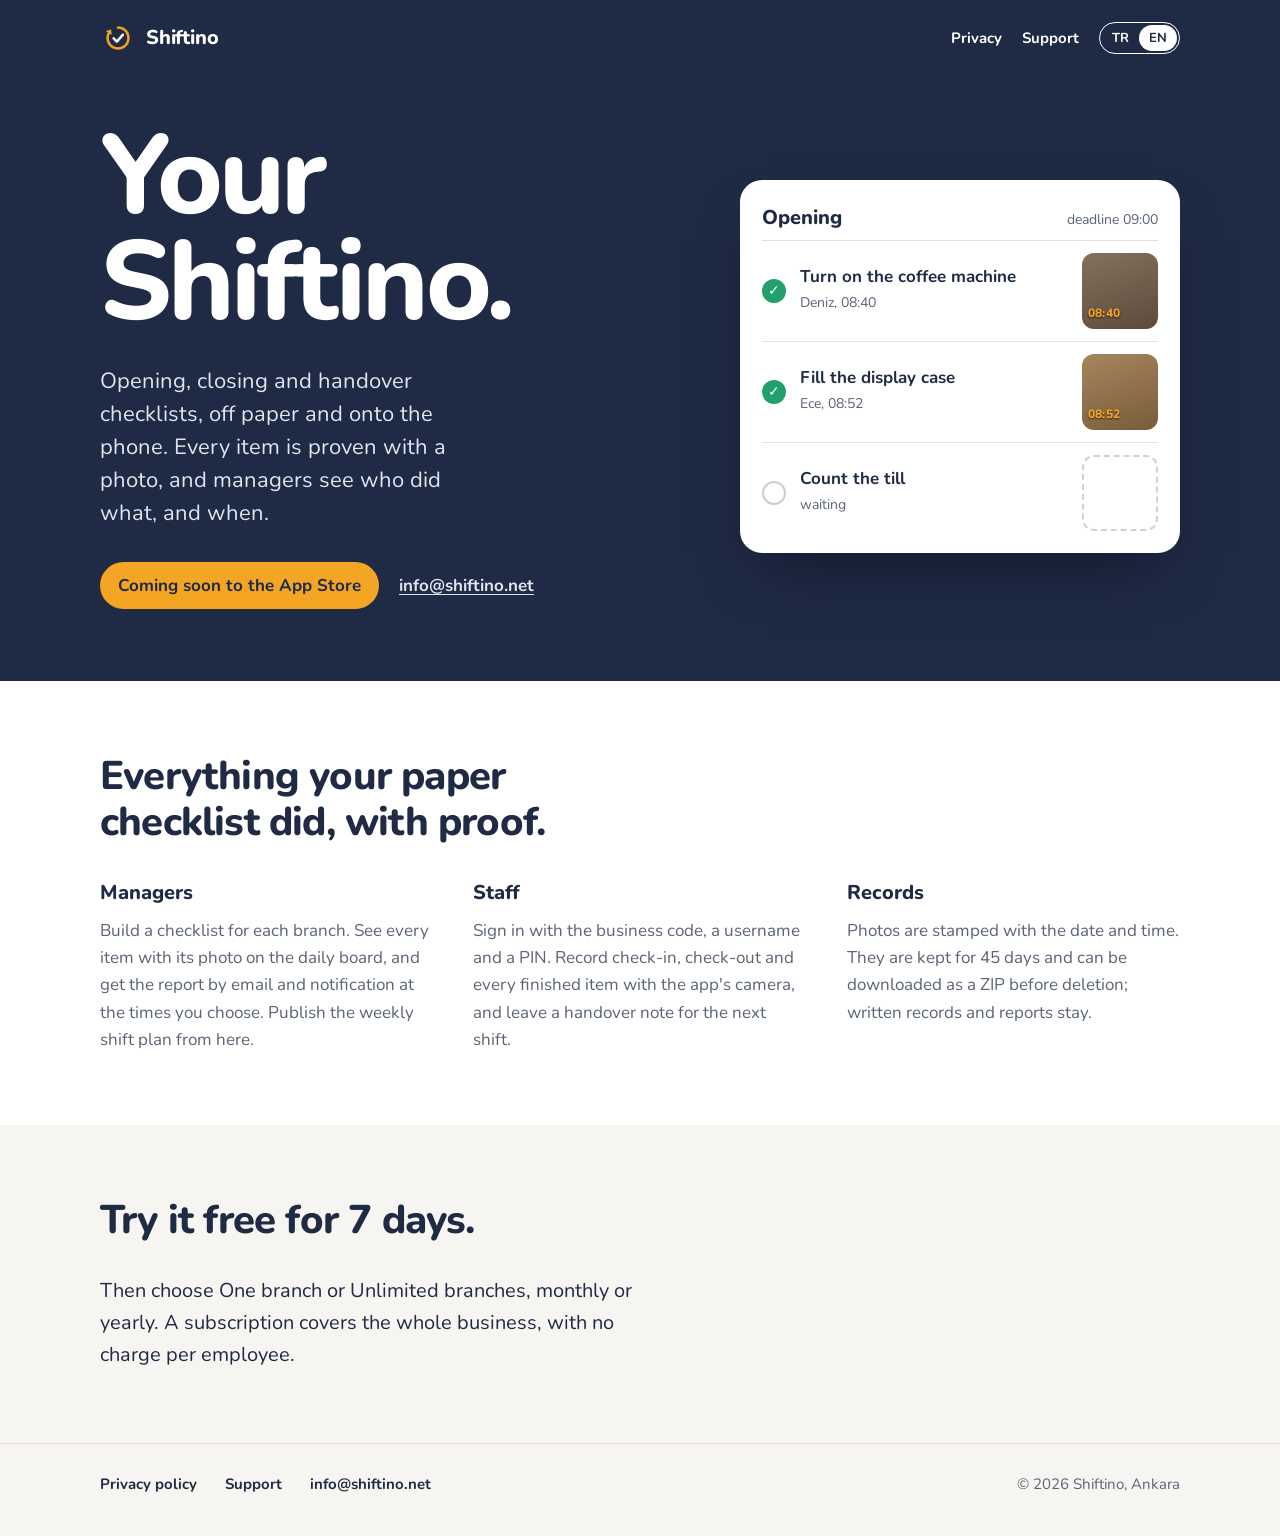
==== index.html @ 6878c34c "Shiftino site: home, privacy policy and support (Turkish and English) Co-Authored-By: Claude Opus 5." ====
<!doctype html>
<html lang="tr" data-title-tr="Shiftino — Fotoğraflı vardiya formları" data-title-en="Shiftino — Shift checklists with photos">
<head>
<meta charset="utf-8">
<meta name="viewport" content="width=device-width, initial-scale=1">
<title>Shiftino — Fotoğraflı vardiya formları</title>
<meta name="description" content="Açılış, kapanış ve devir formları kâğıttan telefona. Her madde fotoğrafla kanıtlanır. / Opening, closing and handover checklists on the phone, proven with photos.">
<link rel="icon" href="assets/favicon.png">
<link rel="apple-touch-icon" href="assets/icon-192.png">
<link rel="preconnect" href="https://fonts.googleapis.com">
<link rel="preconnect" href="https://fonts.gstatic.com" crossorigin>
<link href="https://fonts.googleapis.com/css2?family=Nunito:wght@400;700;800&display=swap" rel="stylesheet">
<link rel="stylesheet" href="assets/site.css">
<script src="assets/lang.js"></script>
</head>
<body>
<div class="hero dark">
  <header class="wrap top">
    <a class="brand" href="./"><img src="assets/icon-96.png" alt="">Shiftino</a>
    <nav>
      <a class="hide-sm" href="privacy/"><span data-l="tr">Gizlilik</span><span data-l="en">Privacy</span></a>
      <a href="support/"><span data-l="tr">Destek</span><span data-l="en">Support</span></a>
      <span class="langs" role="group" aria-label="Dil / Language">
        <button type="button" data-set-lang="tr" aria-pressed="true"><span>TR</span></button>
        <button type="button" data-set-lang="en" aria-pressed="false"><span>EN</span></button>
      </span>
    </nav>
  </header>

  <main class="wrap hero-grid">
    <section>
      <h1><span data-l="tr" lang="tr">Senin Shiftino.</span><span data-l="en" lang="en">Your Shiftino.</span></h1>
      <p class="lead" data-l="tr" lang="tr">Açılış, kapanış ve devir formları kâğıttan telefona. Her madde fotoğrafla kanıtlanır; yönetici kimin neyi, saat kaçta yaptığını anında görür.</p>
      <p class="lead" data-l="en" lang="en">Opening, closing and handover checklists, off paper and onto the phone. Every item is proven with a photo, and managers see who did what, and when.</p>
      <div class="soon">
        <span class="pill"><span data-l="tr">App Store'da yakında</span><span data-l="en">Coming soon to the App Store</span></span>
        <a href="mailto:info@shiftino.net">info@shiftino.net</a>
      </div>
    </section>

    <div class="form" aria-label="Örnek form / Sample checklist">
      <div class="form-head">
        <strong><span data-l="tr">Açılış</span><span data-l="en">Opening</span></strong>
        <span><span data-l="tr">son saat 09:00</span><span data-l="en">deadline 09:00</span></span>
      </div>
      <div class="item">
        <span class="mark done" aria-hidden="true">✓</span>
        <span><b><span data-l="tr">Kahve makinesini aç</span><span data-l="en">Turn on the coffee machine</span></b><small>Deniz, 08:40</small></span>
        <span class="shot" data-stamp="08:40" style="--tone:#7a6450" role="img" aria-label="Fotoğraf / Photo 08:40"></span>
      </div>
      <div class="item">
        <span class="mark done" aria-hidden="true">✓</span>
        <span><b><span data-l="tr">Vitrini doldur</span><span data-l="en">Fill the display case</span></b><small>Ece, 08:52</small></span>
        <span class="shot" data-stamp="08:52" style="--tone:#a07b4f" role="img" aria-label="Fotoğraf / Photo 08:52"></span>
      </div>
      <div class="item">
        <span class="mark wait" aria-hidden="true"></span>
        <span><b><span data-l="tr">Kasayı say</span><span data-l="en">Count the till</span></b><small><span data-l="tr">bekliyor</span><span data-l="en">waiting</span></small></span>
        <span class="shot empty" aria-hidden="true"></span>
      </div>
    </div>
  </main>
</div>

<section class="what">
  <div class="wrap">
    <h2><span data-l="tr">Kâğıt formun yaptığı her şey, kanıtıyla.</span><span data-l="en">Everything your paper checklist did, with proof.</span></h2>
    <div class="cols">
      <div>
        <h3><span data-l="tr">Yönetici</span><span data-l="en">Managers</span></h3>
        <p data-l="tr" lang="tr">Her şube için kendi formunu kur. Günlük panoda her maddeyi fotoğrafıyla gör; raporu istediğin saatte e-posta ve bildirim olarak al. Haftalık vardiya planını buradan yayınla.</p>
        <p data-l="en" lang="en">Build a checklist for each branch. See every item with its photo on the daily board, and get the report by email and notification at the times you choose. Publish the weekly shift plan from here.</p>
      </div>
      <div>
        <h3><span data-l="tr">Personel</span><span data-l="en">Staff</span></h3>
        <p data-l="tr" lang="tr">İşletme kodu, kullanıcı adı ve PIN ile gir. Giriş ve çıkışı, tamamlanan her maddeyi uygulamanın kamerasıyla kaydet; bir sonraki vardiyaya devir notu bırak.</p>
        <p data-l="en" lang="en">Sign in with the business code, a username and a PIN. Record check-in, check-out and every finished item with the app's camera, and leave a handover note for the next shift.</p>
      </div>
      <div>
        <h3><span data-l="tr">Kayıt</span><span data-l="en">Records</span></h3>
        <p data-l="tr" lang="tr">Fotoğraflara tarih ve saat işlenir. 45 gün saklanır ve silinmeden önce ZIP olarak indirilebilir; yazılı kayıtlar ve raporlar kalır.</p>
        <p data-l="en" lang="en">Photos are stamped with the date and time. They are kept for 45 days and can be downloaded as a ZIP before deletion; written records and reports stay.</p>
      </div>
    </div>
  </div>
</section>

<section class="plans">
  <div class="wrap">
    <h2><span data-l="tr">7 gün ücretsiz dene.</span><span data-l="en">Try it free for 7 days.</span></h2>
    <p data-l="tr" lang="tr">Sonra Tek şube ya da Sınırsız şube planını aylık veya yıllık seç. Abonelik bütün işletme için geçerli; çalışan başına ücret yok.</p>
    <p data-l="en" lang="en">Then choose One branch or Unlimited branches, monthly or yearly. A subscription covers the whole business, with no charge per employee.</p>
  </div>
</section>

<footer class="foot">
  <div class="wrap">
    <a href="privacy/"><span data-l="tr">Gizlilik politikası</span><span data-l="en">Privacy policy</span></a>
    <a href="support/"><span data-l="tr">Destek</span><span data-l="en">Support</span></a>
    <a href="mailto:info@shiftino.net">info@shiftino.net</a>
    <span class="copy">© 2026 Shiftino, Ankara</span>
  </div>
</footer>
</body>
</html>
---- assets/site.css ----
/* Shiftino site: the app's own palette and its wordmark font (Nunito). */
:root {
  --navy: #1f2a44;
  --navy-deep: #172036;
  --amber: #f5a524;
  --paper: #f7f5f2;
  --white: #ffffff;
  --ink: #1f2a44;
  --slate: #5b6475;
  --line: #e4e0da;
  --green: #22a06b;
  --measure: 66ch;
  color-scheme: light;
}

* { box-sizing: border-box; }

html { -webkit-text-size-adjust: 100%; }

body {
  margin: 0;
  background: var(--paper);
  color: var(--ink);
  font: 400 17px/1.6 'Nunito', system-ui, sans-serif;
}

/* One language at a time once the script has chosen; both without JavaScript. */
html[data-lang='tr'] [data-l='en'],
html[data-lang='en'] [data-l='tr'] { display: none !important; }

a { color: inherit; text-underline-offset: 3px; }
a:focus-visible, button:focus-visible { outline: 3px solid var(--amber); outline-offset: 3px; border-radius: 6px; }

.wrap { width: min(1080px, 100% - 32px); margin-inline: auto; }

/* ---------- header ---------- */
.top { display: flex; align-items: center; gap: 24px; padding-block: 20px; }
.brand { display: inline-flex; align-items: center; gap: 10px; font-weight: 800; font-size: 20px; text-decoration: none; letter-spacing: -0.01em; }
.brand img { width: 36px; height: 36px; border-radius: 9px; }
.top nav { margin-left: auto; display: flex; align-items: center; gap: 20px; font-weight: 700; font-size: 15px; }
.top nav a { text-decoration: none; }
.top nav a:hover { text-decoration: underline; }
.langs { display: inline-flex; border: 1.5px solid currentColor; border-radius: 999px; padding: 2px; }
.langs button {
  font: inherit; font-size: 13px; color: inherit; background: none; border: 0;
  padding: 3px 10px; border-radius: 999px; cursor: pointer;
}
.langs button[aria-pressed='true'] { background: currentColor; }
.langs button[aria-pressed='true'] span { color: var(--navy); }
.dark .langs button[aria-pressed='true'] span { color: var(--navy); }
.light .langs button[aria-pressed='true'] span { color: var(--paper); }

/* ---------- hero (home) ---------- */
.hero { background: var(--navy); color: var(--white); padding-bottom: 72px; }
.hero-grid {
  display: grid; grid-template-columns: minmax(0, 1.05fr) minmax(0, 0.95fr);
  gap: 56px; align-items: center; padding-top: 48px;
}
.hero h1 {
  margin: 0; font-weight: 800; letter-spacing: -0.035em; line-height: 0.95;
  font-size: clamp(56px, 9vw, 112px);
}
.hero p.lead { font-size: clamp(18px, 2.1vw, 22px); line-height: 1.5; max-width: 30ch; margin: 28px 0 32px; color: #dfe4ee; }
.hero .soon { display: flex; flex-wrap: wrap; align-items: center; gap: 12px 20px; font-weight: 700; }
.pill { display: inline-block; padding: 10px 18px; border-radius: 999px; background: var(--amber); color: var(--navy); }
.hero .soon a { color: #dfe4ee; }

/* The checklist as it looks in the app: the photo stamp is the one loud element. */
.form {
  background: var(--white); color: var(--ink); border-radius: 22px; padding: 22px 22px 10px;
  box-shadow: 0 30px 60px -25px rgba(4, 8, 20, 0.55);
  max-width: 440px; justify-self: end; width: 100%;
}
.form-head { display: flex; align-items: baseline; justify-content: space-between; gap: 12px; margin-bottom: 6px; }
.form-head strong { font-size: 20px; font-weight: 800; }
.form-head > span { color: var(--slate); font-size: 14px; }
.item { display: grid; grid-template-columns: 26px 1fr 76px; gap: 12px; align-items: center; padding: 12px 0; border-top: 1px solid var(--line); }
.item:first-of-type { border-top: 0; }
.mark { width: 24px; height: 24px; border-radius: 50%; display: grid; place-items: center; font-size: 14px; font-weight: 800; }
.mark.done { background: var(--green); color: var(--white); }
.mark.wait { border: 2px solid #c9cdd6; }
.item b { display: block; font-weight: 700; line-height: 1.3; }
.item small { color: var(--slate); font-size: 14px; }
.shot {
  position: relative; width: 76px; height: 76px; border-radius: 12px; overflow: hidden;
  background:
    linear-gradient(160deg, rgba(255,255,255,0.08), rgba(0,0,0,0.25)),
    var(--tone, #6f5b4a);
}
.shot::after {
  content: attr(data-stamp); position: absolute; left: 6px; bottom: 6px;
  font-weight: 800; font-size: 12px; color: var(--amber); letter-spacing: 0.02em;
  text-shadow: 0 1px 2px rgba(0,0,0,0.6);
}
.shot.empty { background: none; border: 2px dashed #d5d0c8; }
.shot.empty::after { content: none; }

/* ---------- home sections ---------- */
.what { background: var(--white); padding-block: 72px; }
.what h2, .plans h2 { font-size: clamp(28px, 3.4vw, 40px); font-weight: 800; letter-spacing: -0.02em; margin: 0 0 32px; max-width: 22ch; line-height: 1.15; }
.cols { display: grid; grid-template-columns: repeat(3, minmax(0, 1fr)); gap: 40px; }
.cols h3 { font-size: 20px; font-weight: 800; margin: 0 0 8px; }
.cols p { margin: 0; color: var(--slate); }
.plans { padding-block: 72px; }
.plans p { font-size: 20px; max-width: 46ch; margin: 0; }

.foot { border-top: 1px solid var(--line); padding-block: 28px 40px; color: var(--slate); font-size: 15px; }
.foot .wrap { display: flex; flex-wrap: wrap; gap: 12px 28px; align-items: center; }
.foot a { font-weight: 700; color: var(--ink); text-decoration: none; }
.foot a:hover { text-decoration: underline; }
.foot .copy { margin-left: auto; }

/* ---------- text pages (privacy, support) ---------- */
.page-head { background: var(--navy); color: var(--white); }
.page-head .title { padding-block: 32px 44px; }
.page-head h1 { margin: 0; font-size: clamp(34px, 5vw, 52px); font-weight: 800; letter-spacing: -0.025em; line-height: 1.1; max-width: 20ch; }
.page-head .updated { margin: 12px 0 0; color: #c8cfdc; }
.text { padding-block: 48px 72px; }
.text article { max-width: var(--measure); }
.text h2 { font-size: 22px; font-weight: 800; margin: 40px 0 10px; letter-spacing: -0.01em; }
.text h2:first-child { margin-top: 0; }
.text p, .text li { margin: 0 0 12px; }
.text ul { padding-left: 22px; margin: 0 0 12px; }
.text strong { font-weight: 800; }
.faq h2 { font-size: 20px; }

@media (max-width: 860px) {
  .hero-grid { grid-template-columns: 1fr; gap: 40px; padding-top: 24px; }
  .form { justify-self: start; }
  .cols { grid-template-columns: 1fr; gap: 28px; }
  .top nav { gap: 14px; }
  .top nav .hide-sm { display: none; }
}

@media (prefers-reduced-motion: no-preference) {
  .form { animation: rise 600ms cubic-bezier(.2, .8, .2, 1) both 120ms; }
  @keyframes rise { from { transform: translateY(18px); opacity: 0; } to { transform: none; opacity: 1; } }
}
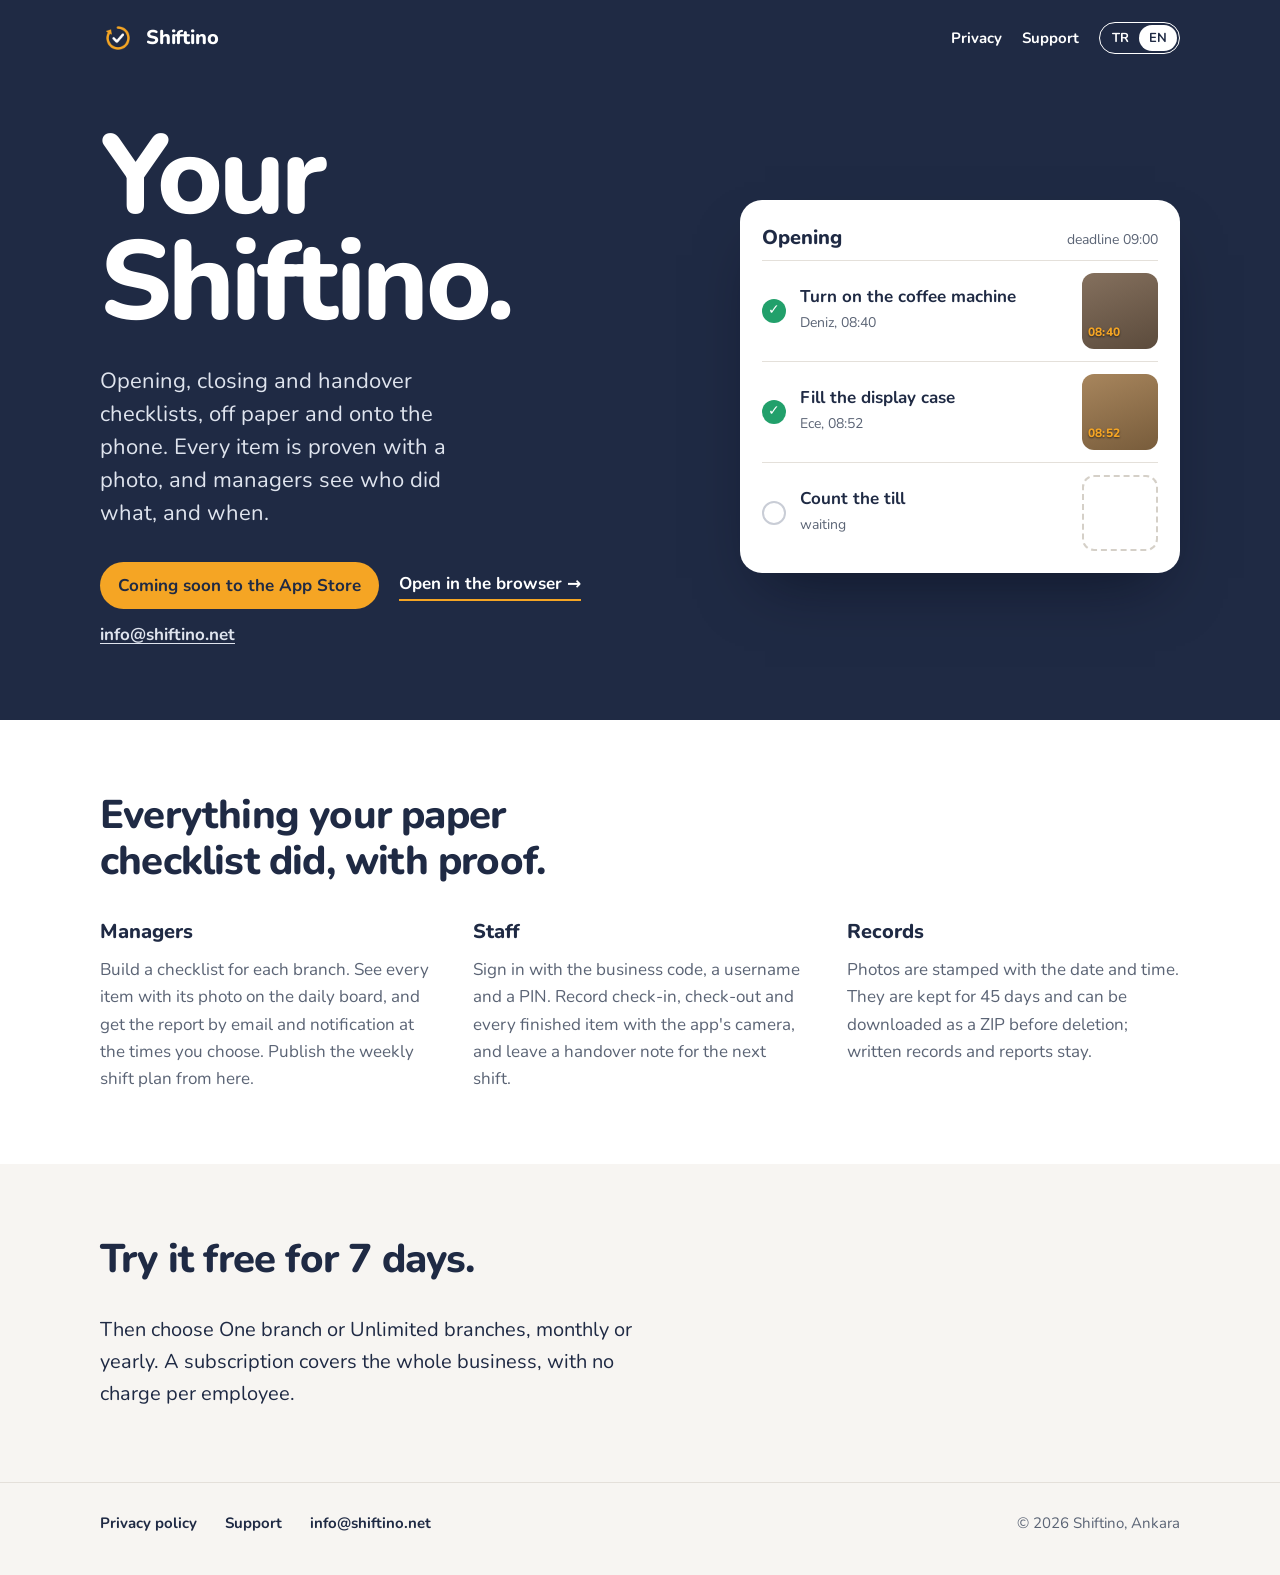
==== commit affbc1ce: "Web app at /app (Android phones and computers), link on the home page and in support, privacy note C" ====
--- a/index.html
+++ b/index.html
@@ -34,6 +34,7 @@
       <p class="lead" data-l="en" lang="en">Opening, closing and handover checklists, off paper and onto the phone. Every item is proven with a photo, and managers see who did what, and when.</p>
       <div class="soon">
         <span class="pill"><span data-l="tr">App Store'da yakında</span><span data-l="en">Coming soon to the App Store</span></span>
+        <a class="web-link" href="/app/"><span data-l="tr">Tarayıcıdan aç →</span><span data-l="en">Open in the browser →</span></a>
         <a href="mailto:info@shiftino.net">info@shiftino.net</a>
       </div>
     </section>
--- a/assets/site.css
+++ b/assets/site.css
@@ -64,6 +64,8 @@
 .hero .soon { display: flex; flex-wrap: wrap; align-items: center; gap: 12px 20px; font-weight: 700; }
 .pill { display: inline-block; padding: 10px 18px; border-radius: 999px; background: var(--amber); color: var(--navy); }
 .hero .soon a { color: #dfe4ee; }
+.hero .soon a.web-link { color: var(--white); text-decoration: none; border-bottom: 2px solid var(--amber); padding-bottom: 2px; }
+.hero .soon a.web-link:hover { color: var(--amber); }
 
 /* The checklist as it looks in the app: the photo stamp is the one loud element. */
 .form {
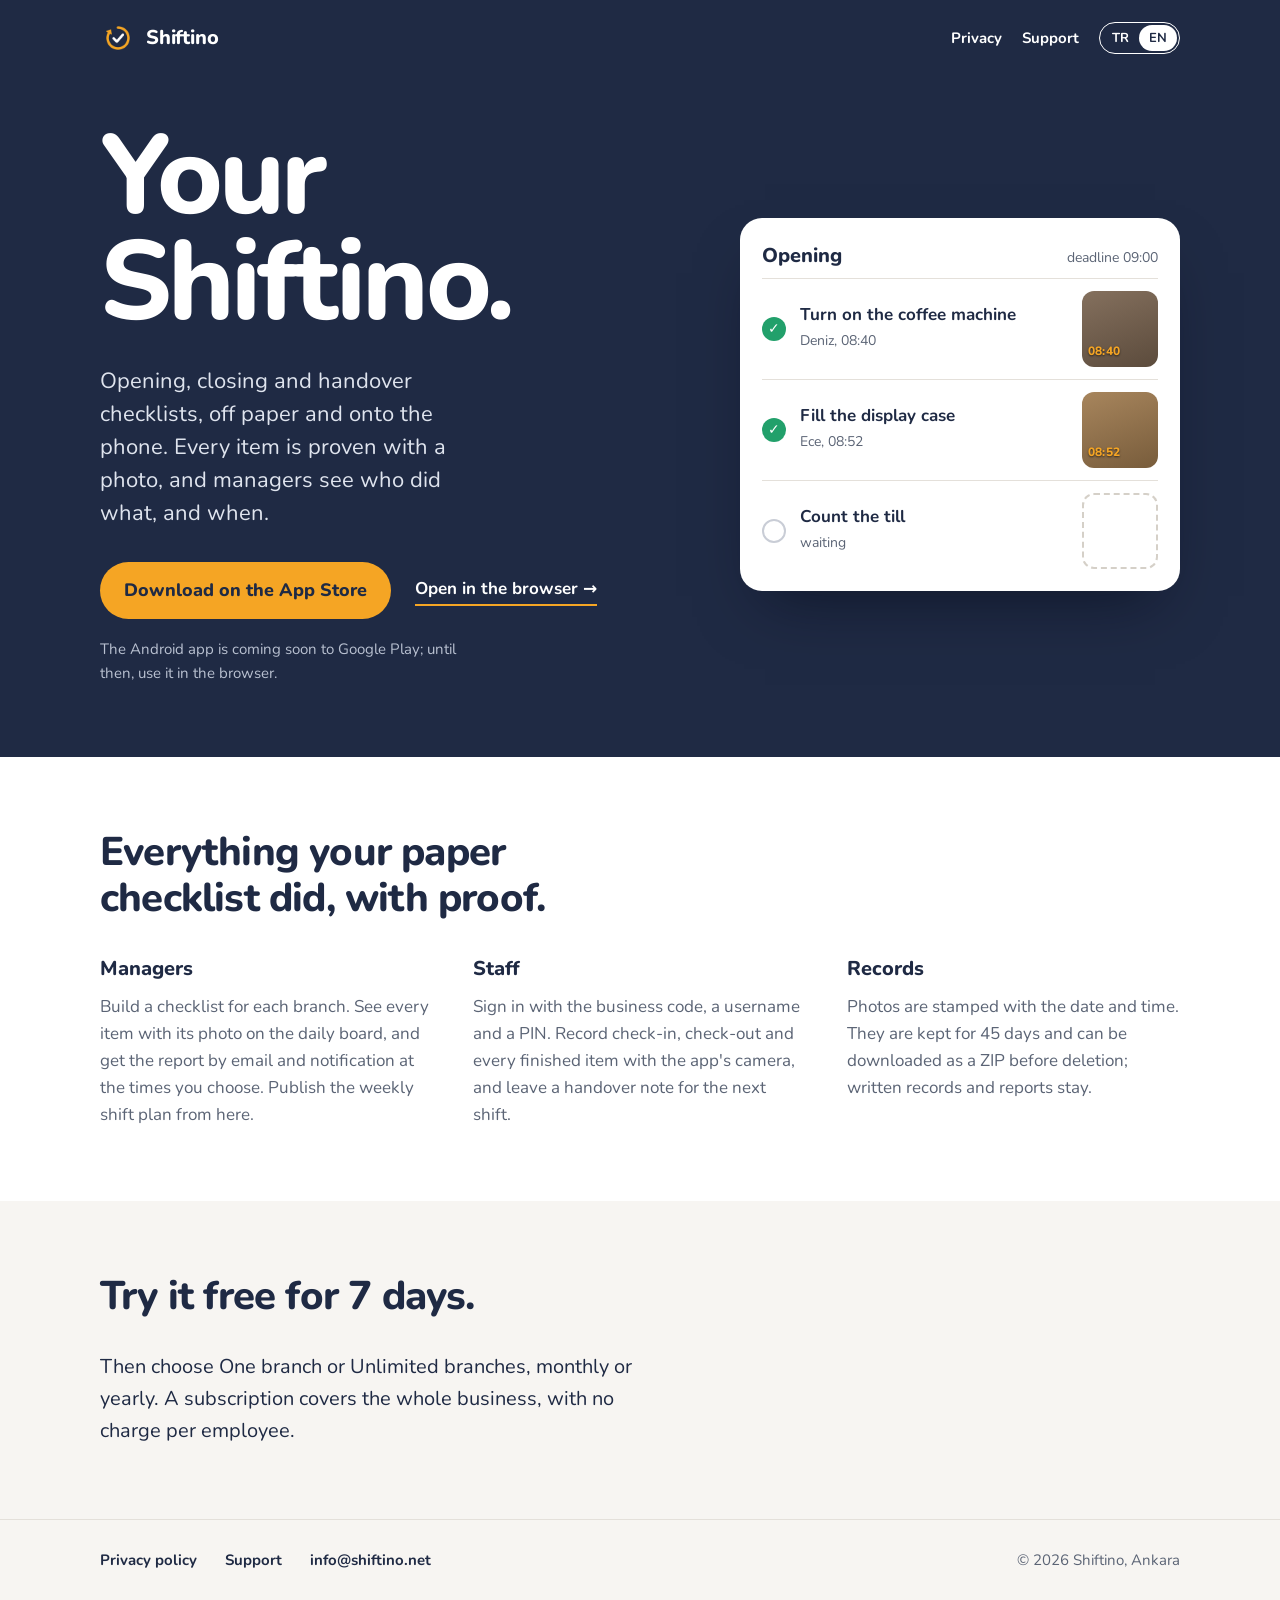
==== commit 23c93d39: "Home: App Store download button (live), Smart App Banner, Android note Co-Authored-By: Claude Opus 5" ====
--- a/index.html
+++ b/index.html
@@ -5,6 +5,7 @@
 <meta name="viewport" content="width=device-width, initial-scale=1">
 <title>Shiftino — Fotoğraflı vardiya formları</title>
 <meta name="description" content="Açılış, kapanış ve devir formları kâğıttan telefona. Her madde fotoğrafla kanıtlanır. / Opening, closing and handover checklists on the phone, proven with photos.">
+<meta name="apple-itunes-app" content="app-id=6818852428">
 <link rel="icon" href="assets/favicon.png">
 <link rel="apple-touch-icon" href="assets/icon-192.png">
 <link rel="preconnect" href="https://fonts.googleapis.com">
@@ -32,11 +33,12 @@
       <h1><span data-l="tr" lang="tr">Senin Shiftino.</span><span data-l="en" lang="en">Your Shiftino.</span></h1>
       <p class="lead" data-l="tr" lang="tr">Açılış, kapanış ve devir formları kâğıttan telefona. Her madde fotoğrafla kanıtlanır; yönetici kimin neyi, saat kaçta yaptığını anında görür.</p>
       <p class="lead" data-l="en" lang="en">Opening, closing and handover checklists, off paper and onto the phone. Every item is proven with a photo, and managers see who did what, and when.</p>
-      <div class="soon">
-        <span class="pill"><span data-l="tr">App Store'da yakında</span><span data-l="en">Coming soon to the App Store</span></span>
+      <div class="cta">
+        <a class="store" data-l="tr" lang="tr" href="https://apps.apple.com/tr/app/shiftino-vardiya-kontrol/id6818852428?l=tr">App Store'dan indir</a>
+        <a class="store" data-l="en" lang="en" href="https://apps.apple.com/app/id6818852428">Download on the App Store</a>
         <a class="web-link" href="/app/"><span data-l="tr">Tarayıcıdan aç →</span><span data-l="en">Open in the browser →</span></a>
-        <a href="mailto:info@shiftino.net">info@shiftino.net</a>
       </div>
+      <p class="note"><span data-l="tr">Android uygulaması Google Play'de yakında; o zamana kadar tarayıcıdan kullanabilirsin.</span><span data-l="en">The Android app is coming soon to Google Play; until then, use it in the browser.</span></p>
     </section>
 
     <div class="form" aria-label="Örnek form / Sample checklist">
--- a/assets/site.css
+++ b/assets/site.css
@@ -61,11 +61,15 @@
   font-size: clamp(56px, 9vw, 112px);
 }
 .hero p.lead { font-size: clamp(18px, 2.1vw, 22px); line-height: 1.5; max-width: 30ch; margin: 28px 0 32px; color: #dfe4ee; }
-.hero .soon { display: flex; flex-wrap: wrap; align-items: center; gap: 12px 20px; font-weight: 700; }
-.pill { display: inline-block; padding: 10px 18px; border-radius: 999px; background: var(--amber); color: var(--navy); }
-.hero .soon a { color: #dfe4ee; }
-.hero .soon a.web-link { color: var(--white); text-decoration: none; border-bottom: 2px solid var(--amber); padding-bottom: 2px; }
-.hero .soon a.web-link:hover { color: var(--amber); }
+.hero .cta { display: flex; flex-wrap: wrap; align-items: center; gap: 14px 24px; font-weight: 700; }
+.hero .cta a.store {
+  display: inline-block; padding: 14px 24px; border-radius: 999px;
+  background: var(--amber); color: var(--navy); text-decoration: none; font-size: 18px; font-weight: 800;
+}
+.hero .cta a.store:hover { background: #ffb83d; }
+.hero .cta a.web-link { color: var(--white); text-decoration: none; border-bottom: 2px solid var(--amber); padding-bottom: 2px; }
+.hero .cta a.web-link:hover { color: var(--amber); }
+.hero .note { margin: 18px 0 0; font-size: 15px; color: #b9c1d1; max-width: 40ch; }
 
 /* The checklist as it looks in the app: the photo stamp is the one loud element. */
 .form {
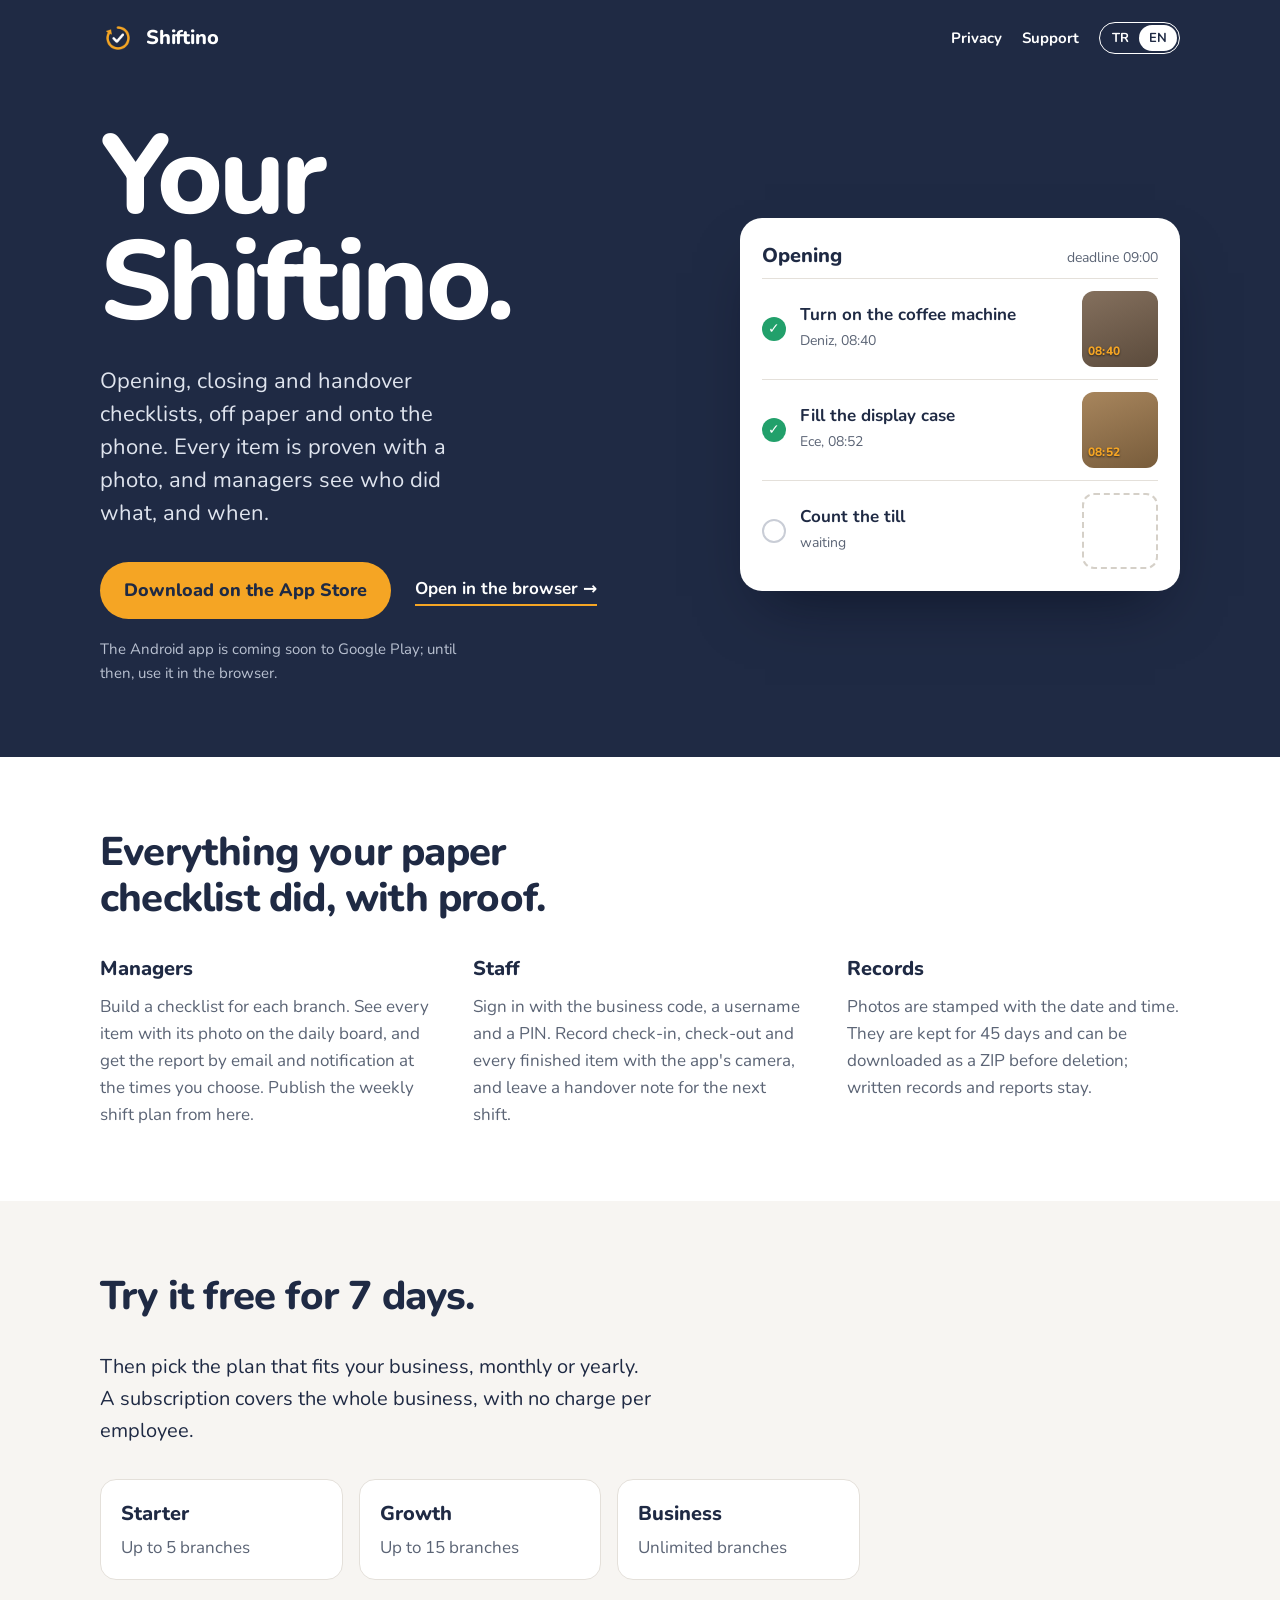
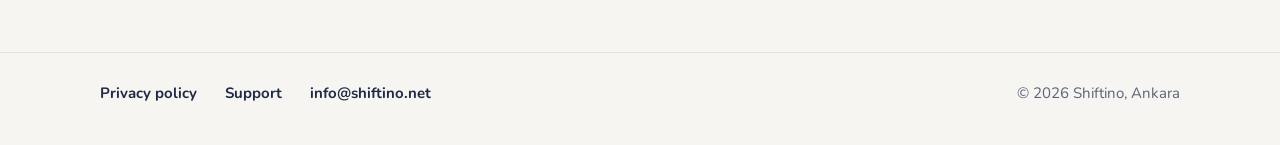
==== commit a8b00957: "Plans section: Starter, Growth and Business Co-Authored-By: Claude Opus 5.5 <noreply@anthropic.com> " ====
--- a/index.html
+++ b/index.html
@@ -91,8 +91,13 @@
 <section class="plans">
   <div class="wrap">
     <h2><span data-l="tr">7 gün ücretsiz dene.</span><span data-l="en">Try it free for 7 days.</span></h2>
-    <p data-l="tr" lang="tr">Sonra Tek şube ya da Sınırsız şube planını aylık veya yıllık seç. Abonelik bütün işletme için geçerli; çalışan başına ücret yok.</p>
-    <p data-l="en" lang="en">Then choose One branch or Unlimited branches, monthly or yearly. A subscription covers the whole business, with no charge per employee.</p>
+    <p data-l="tr" lang="tr">Sonra işletmene uyan planı aylık ya da yıllık seç. Abonelik bütün işletme için geçerli; çalışan başına ücret yok.</p>
+    <p data-l="en" lang="en">Then pick the plan that fits your business, monthly or yearly. A subscription covers the whole business, with no charge per employee.</p>
+    <ul class="tiers">
+      <li><b><span data-l="tr">Başlangıç</span><span data-l="en">Starter</span></b><span data-l="tr">5 şubeye kadar</span><span data-l="en">Up to 5 branches</span></li>
+      <li><b><span data-l="tr">Büyüme</span><span data-l="en">Growth</span></b><span data-l="tr">15 şubeye kadar</span><span data-l="en">Up to 15 branches</span></li>
+      <li><b><span data-l="tr">Kurumsal</span><span data-l="en">Business</span></b><span data-l="tr">Sınırsız şube</span><span data-l="en">Unlimited branches</span></li>
+    </ul>
   </div>
 </section>
 
--- a/assets/site.css
+++ b/assets/site.css
@@ -109,6 +109,10 @@
 .cols p { margin: 0; color: var(--slate); }
 .plans { padding-block: 72px; }
 .plans p { font-size: 20px; max-width: 46ch; margin: 0; }
+.tiers { list-style: none; padding: 0; margin: 32px 0 0; display: grid; grid-template-columns: repeat(3, minmax(0, 1fr)); gap: 16px; max-width: 760px; }
+.tiers li { background: var(--white); border: 1px solid var(--line); border-radius: 16px; padding: 18px 20px; }
+.tiers b { display: block; font-size: 20px; font-weight: 800; margin-bottom: 4px; }
+.tiers li > span { color: var(--slate); }
 
 .foot { border-top: 1px solid var(--line); padding-block: 28px 40px; color: var(--slate); font-size: 15px; }
 .foot .wrap { display: flex; flex-wrap: wrap; gap: 12px 28px; align-items: center; }
@@ -134,6 +138,7 @@
   .hero-grid { grid-template-columns: 1fr; gap: 40px; padding-top: 24px; }
   .form { justify-self: start; }
   .cols { grid-template-columns: 1fr; gap: 28px; }
+  .tiers { grid-template-columns: 1fr; }
   .top nav { gap: 14px; }
   .top nav .hide-sm { display: none; }
 }
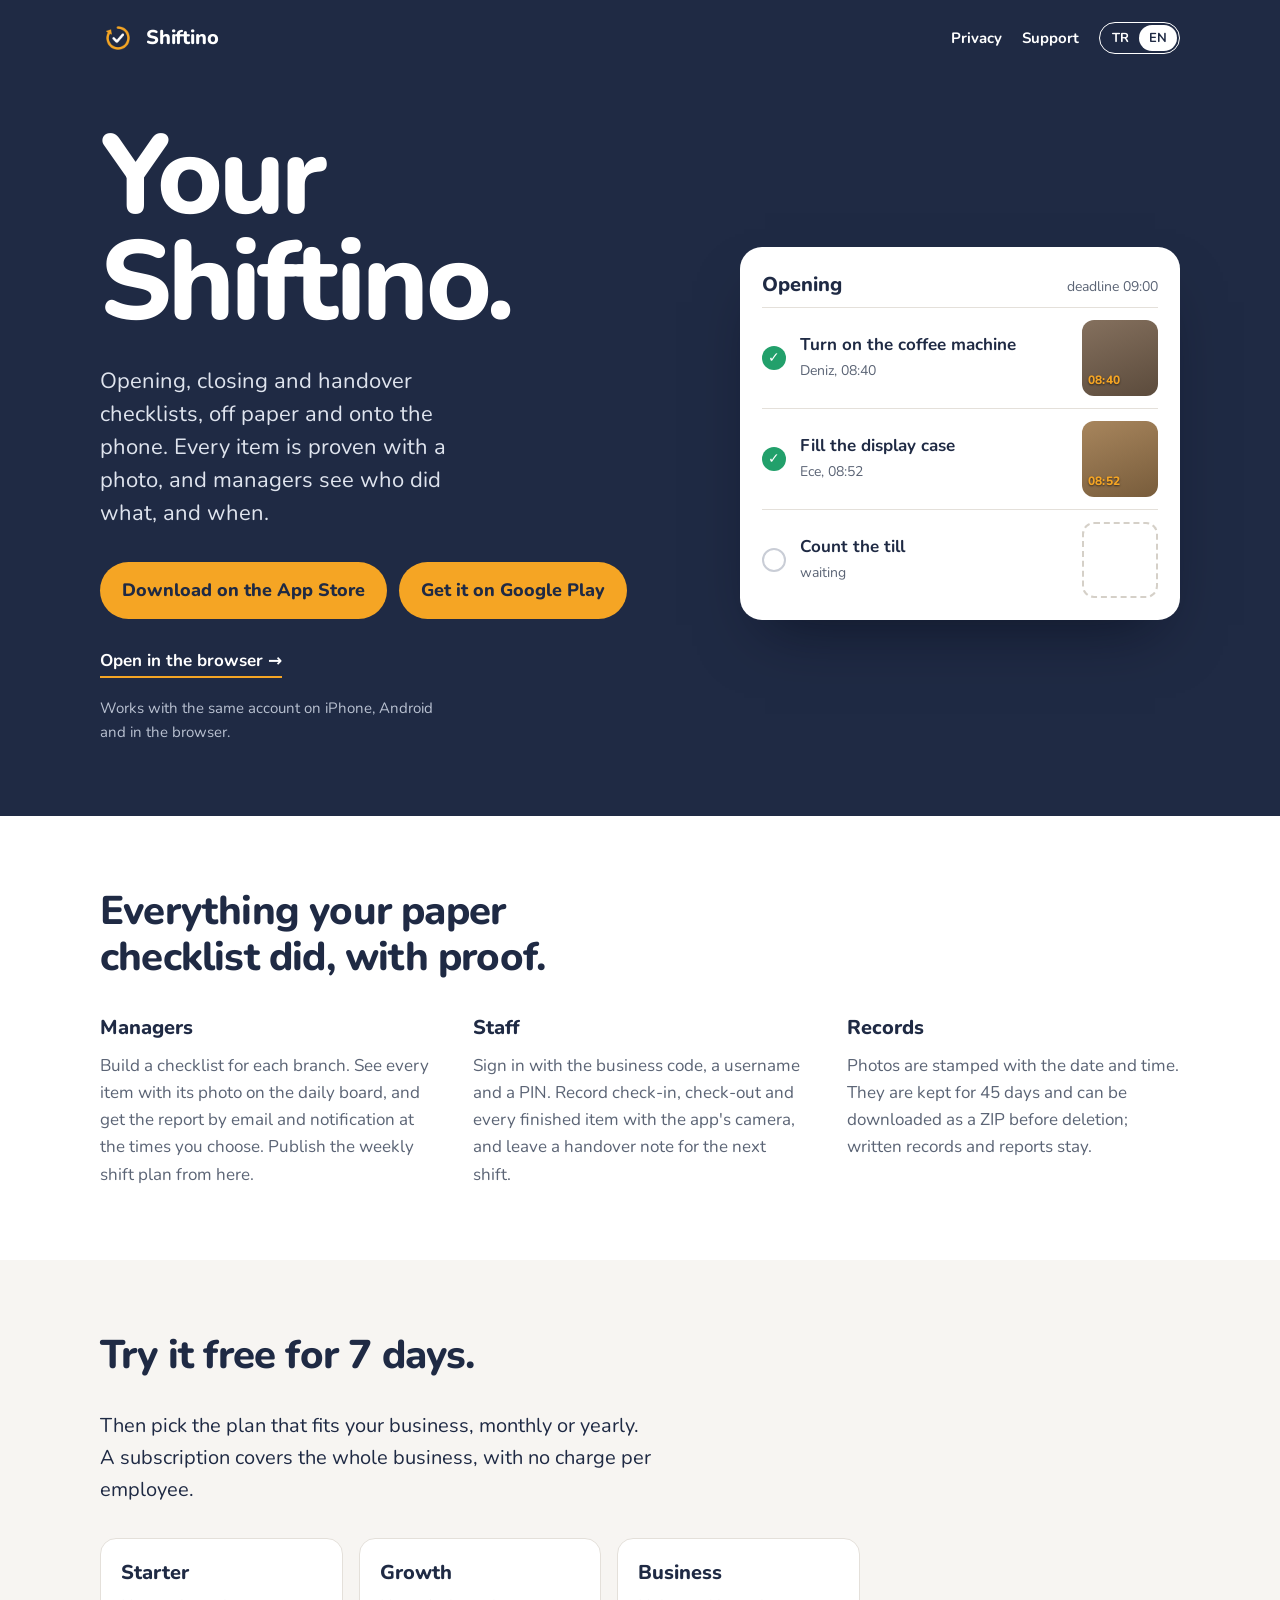
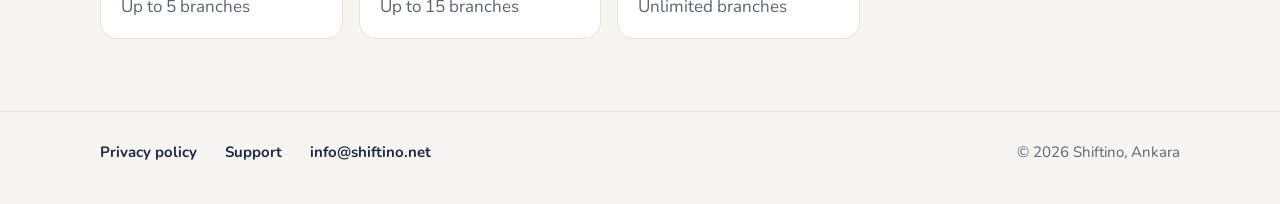
==== commit 23d08983: "Google Play is live: download button, support answer for Android Co-Authored-By: Claude Opus 5.5 <no" ====
--- a/index.html
+++ b/index.html
@@ -36,9 +36,12 @@
       <div class="cta">
         <a class="store" data-l="tr" lang="tr" href="https://apps.apple.com/tr/app/shiftino-vardiya-kontrol/id6818852428?l=tr">App Store'dan indir</a>
         <a class="store" data-l="en" lang="en" href="https://apps.apple.com/app/id6818852428">Download on the App Store</a>
+        <a class="store" data-l="tr" lang="tr" href="https://play.google.com/store/apps/details?id=com.shiftino.shiftino&amp;hl=tr">Google Play'den indir</a>
+        <a class="store" data-l="en" lang="en" href="https://play.google.com/store/apps/details?id=com.shiftino.shiftino&amp;hl=en">Get it on Google Play</a>
+        <span class="cta-break" aria-hidden="true"></span>
         <a class="web-link" href="/app/"><span data-l="tr">Tarayıcıdan aç →</span><span data-l="en">Open in the browser →</span></a>
       </div>
-      <p class="note"><span data-l="tr">Android uygulaması Google Play'de yakında; o zamana kadar tarayıcıdan kullanabilirsin.</span><span data-l="en">The Android app is coming soon to Google Play; until then, use it in the browser.</span></p>
+      <p class="note"><span data-l="tr">iPhone'da, Android'de ve tarayıcıda aynı hesapla çalışır.</span><span data-l="en">Works with the same account on iPhone, Android and in the browser.</span></p>
     </section>
 
     <div class="form" aria-label="Örnek form / Sample checklist">
--- a/assets/site.css
+++ b/assets/site.css
@@ -61,9 +61,11 @@
   font-size: clamp(56px, 9vw, 112px);
 }
 .hero p.lead { font-size: clamp(18px, 2.1vw, 22px); line-height: 1.5; max-width: 30ch; margin: 28px 0 32px; color: #dfe4ee; }
-.hero .cta { display: flex; flex-wrap: wrap; align-items: center; gap: 14px 24px; font-weight: 700; }
+.hero .cta { display: flex; flex-wrap: wrap; align-items: center; gap: 14px 12px; font-weight: 700; }
+/* The two store buttons share a row when they fit; the browser link always goes under them. */
+.hero .cta .cta-break { flex-basis: 100%; height: 0; }
 .hero .cta a.store {
-  display: inline-block; padding: 14px 24px; border-radius: 999px;
+  display: inline-block; padding: 14px 22px; border-radius: 999px;
   background: var(--amber); color: var(--navy); text-decoration: none; font-size: 18px; font-weight: 800;
 }
 .hero .cta a.store:hover { background: #ffb83d; }
